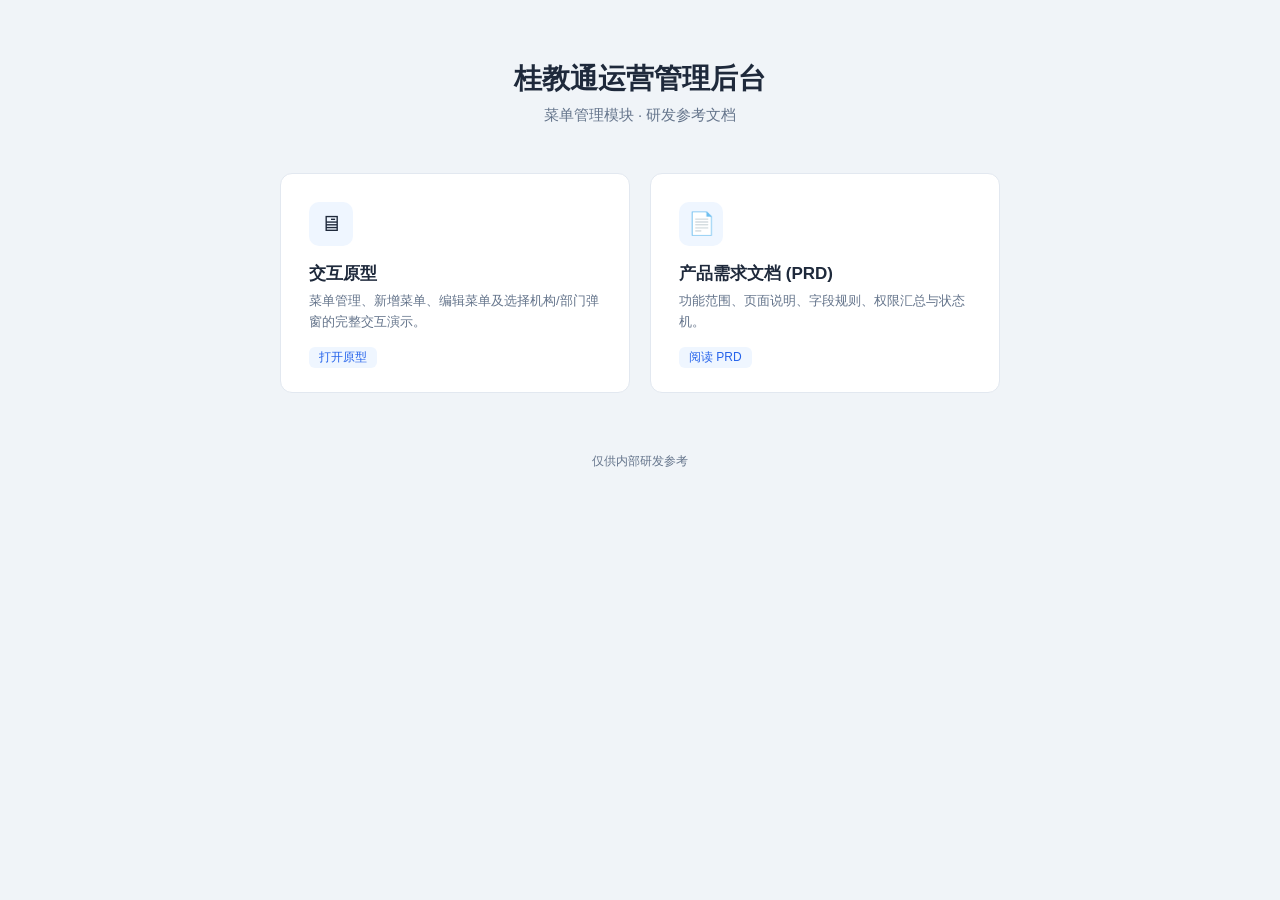
==== index.html @ 8848738e "docs: publish prototype and PRD for dev review Co-Authored-By: Claude Opus 4.6 <noreply@anthropic.co" ====
<!DOCTYPE html>
<html lang="zh-CN">
<head>
<meta charset="UTF-8" />
<meta name="viewport" content="width=device-width, initial-scale=1.0" />
<title>桂教通运营管理后台 - 研发文档</title>
<style>
  :root {
    --bg: #f0f4f8;
    --surface: #ffffff;
    --border: #e2e8f0;
    --text: #1e293b;
    --muted: #64748b;
    --accent: #2563eb;
    --accent-light: #eff6ff;
    --radius: 12px;
  }
  * { box-sizing: border-box; margin: 0; padding: 0; }
  body {
    font-family: -apple-system, BlinkMacSystemFont, "Segoe UI", "PingFang SC", "Microsoft YaHei", sans-serif;
    background: var(--bg);
    color: var(--text);
    min-height: 100vh;
    display: flex;
    flex-direction: column;
    align-items: center;
    padding: 60px 24px;
  }
  header { text-align: center; margin-bottom: 48px; }
  header h1 { font-size: 28px; font-weight: 700; margin-bottom: 8px; }
  header p { color: var(--muted); font-size: 15px; }
  .grid {
    display: grid;
    grid-template-columns: repeat(auto-fit, minmax(280px, 1fr));
    gap: 20px;
    width: 100%;
    max-width: 720px;
  }
  a.card {
    display: block;
    background: var(--surface);
    border: 1px solid var(--border);
    border-radius: var(--radius);
    padding: 28px 28px 24px;
    text-decoration: none;
    color: inherit;
    transition: box-shadow 0.15s, border-color 0.15s;
  }
  a.card:hover {
    border-color: var(--accent);
    box-shadow: 0 4px 16px rgba(37,99,235,0.10);
  }
  a.card:focus-visible {
    outline: 3px solid var(--accent);
    outline-offset: 2px;
  }
  .card-icon {
    width: 44px; height: 44px;
    background: var(--accent-light);
    border-radius: 10px;
    display: flex; align-items: center; justify-content: center;
    font-size: 22px;
    margin-bottom: 16px;
  }
  .card h2 { font-size: 17px; font-weight: 600; margin-bottom: 6px; }
  .card p { font-size: 13px; color: var(--muted); line-height: 1.6; }
  .badge {
    display: inline-block;
    margin-top: 14px;
    font-size: 12px;
    color: var(--accent);
    background: var(--accent-light);
    border-radius: 6px;
    padding: 2px 10px;
    font-weight: 500;
  }
  footer {
    margin-top: 60px;
    font-size: 12px;
    color: var(--muted);
  }
</style>
</head>
<body>
  <header>
    <h1>桂教通运营管理后台</h1>
    <p>菜单管理模块 · 研发参考文档</p>
  </header>

  <div class="grid">
    <a class="card" href="./prototype/index.html">
      <div class="card-icon">🖥</div>
      <h2>交互原型</h2>
      <p>菜单管理、新增菜单、编辑菜单及选择机构/部门弹窗的完整交互演示。</p>
      <span class="badge">打开原型</span>
    </a>

    <a class="card" href="./prd/index.html">
      <div class="card-icon">📄</div>
      <h2>产品需求文档 (PRD)</h2>
      <p>功能范围、页面说明、字段规则、权限汇总与状态机。</p>
      <span class="badge">阅读 PRD</span>
    </a>
  </div>

  <footer>仅供内部研发参考</footer>
</body>
</html>
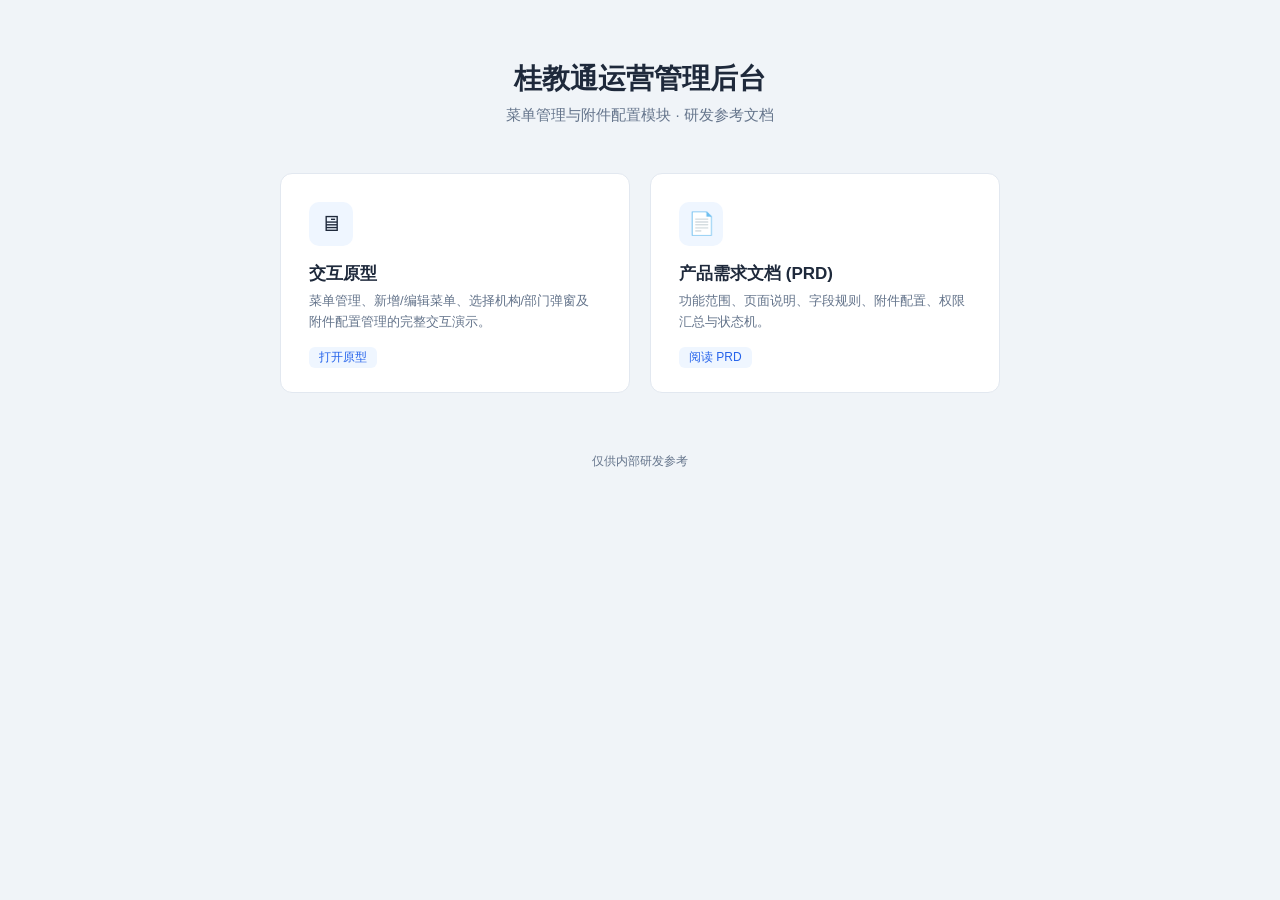
==== commit 806a6ec7: "docs: update prototype and PRD with attachment config module Co-Authored-By: Claude Code <noreply@an" ====
--- a/index.html
+++ b/index.html
@@ -84,21 +84,21 @@
 <body>
   <header>
     <h1>桂教通运营管理后台</h1>
-    <p>菜单管理模块 · 研发参考文档</p>
+    <p>菜单管理与附件配置模块 · 研发参考文档</p>
   </header>
 
   <div class="grid">
     <a class="card" href="./prototype/index.html">
       <div class="card-icon">🖥</div>
       <h2>交互原型</h2>
-      <p>菜单管理、新增菜单、编辑菜单及选择机构/部门弹窗的完整交互演示。</p>
+      <p>菜单管理、新增/编辑菜单、选择机构/部门弹窗及附件配置管理的完整交互演示。</p>
       <span class="badge">打开原型</span>
     </a>
 
     <a class="card" href="./prd/index.html">
       <div class="card-icon">📄</div>
       <h2>产品需求文档 (PRD)</h2>
-      <p>功能范围、页面说明、字段规则、权限汇总与状态机。</p>
+      <p>功能范围、页面说明、字段规则、附件配置、权限汇总与状态机。</p>
       <span class="badge">阅读 PRD</span>
     </a>
   </div>
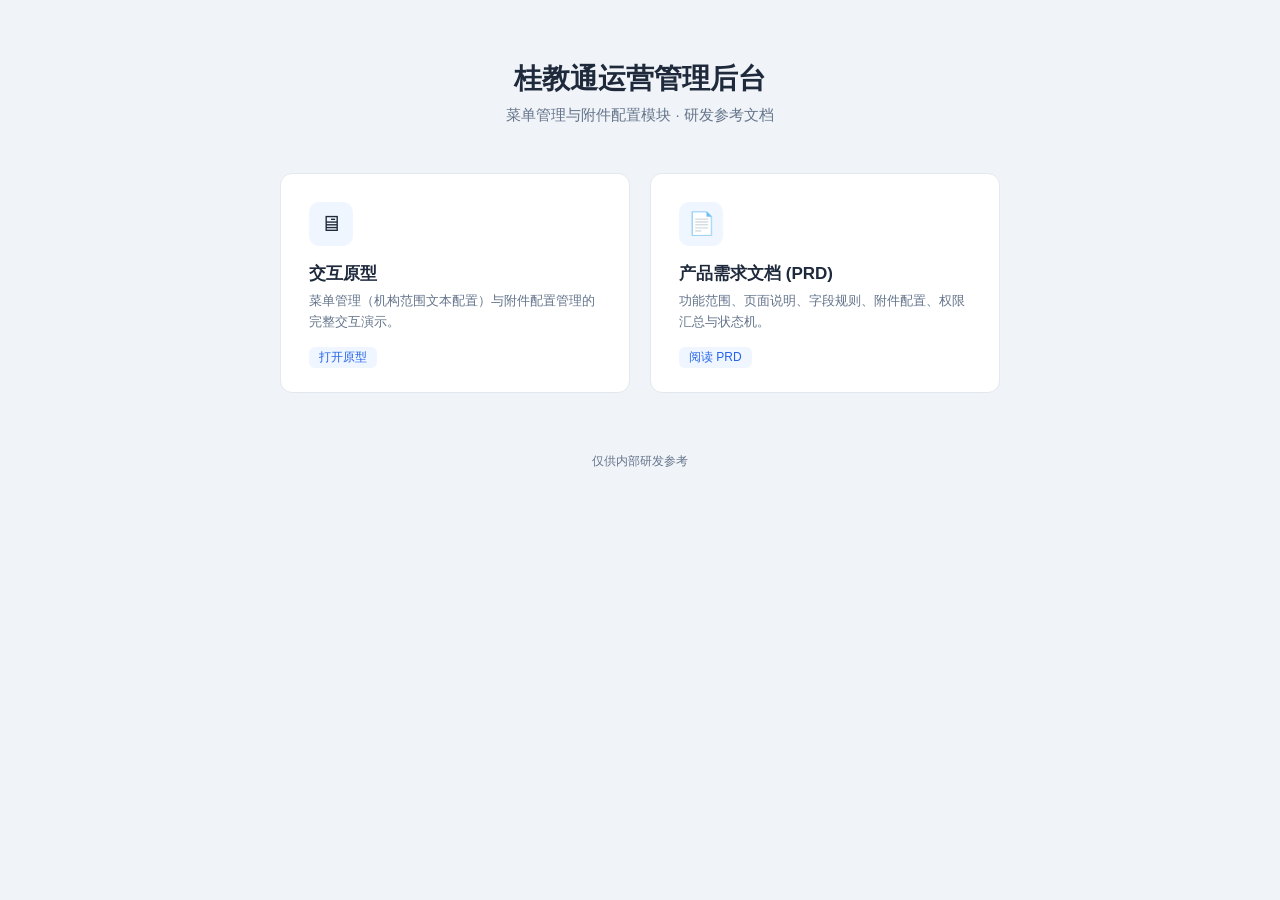
==== commit 77d4c30a: "deploy: 原型构建产物 + PRD HTML + 导航首页" ====
--- a/index.html
+++ b/index.html
@@ -91,7 +91,7 @@
     <a class="card" href="./prototype/index.html">
       <div class="card-icon">🖥</div>
       <h2>交互原型</h2>
-      <p>菜单管理、新增/编辑菜单、选择机构/部门弹窗及附件配置管理的完整交互演示。</p>
+      <p>菜单管理（机构范围文本配置）与附件配置管理的完整交互演示。</p>
       <span class="badge">打开原型</span>
     </a>
 
